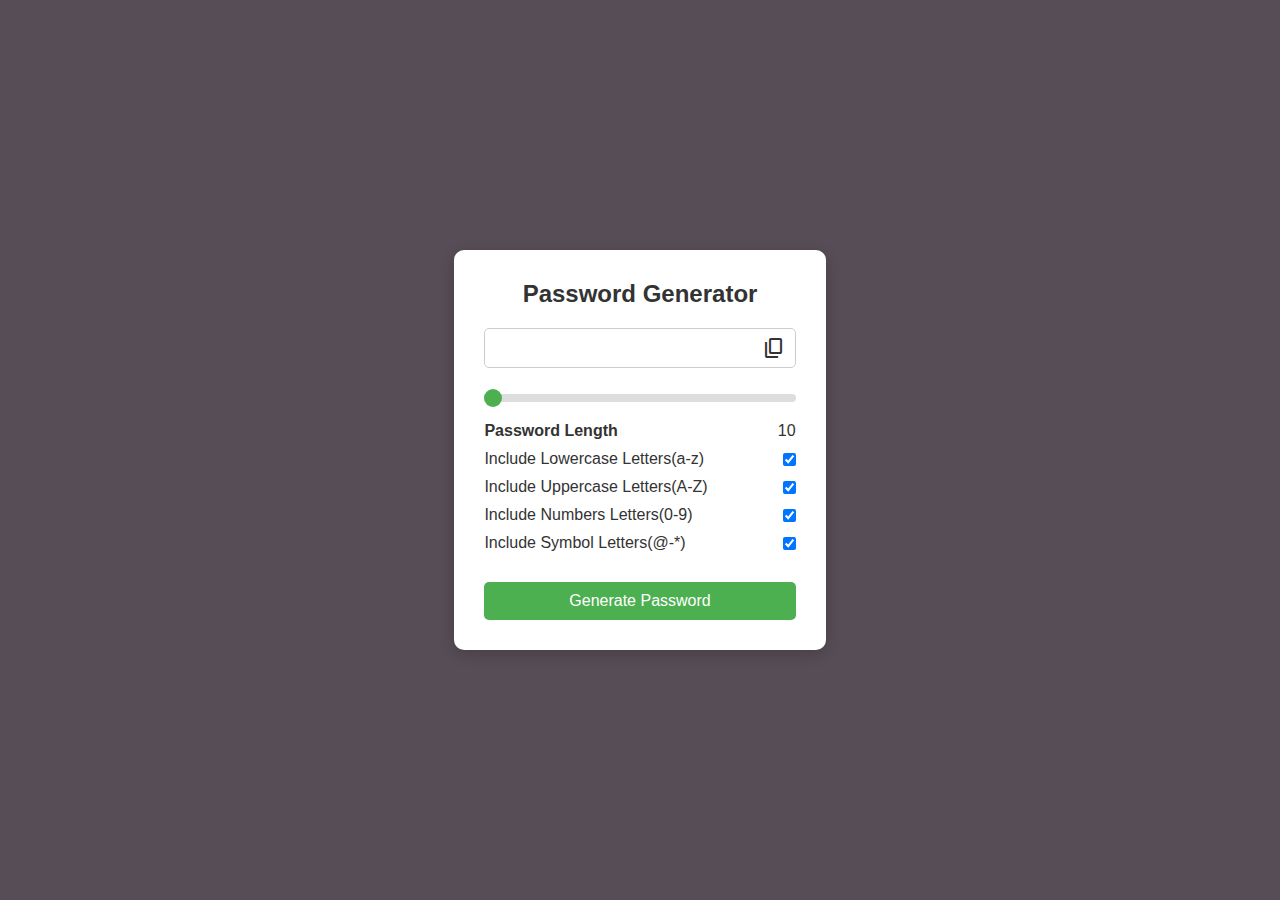
==== password_generator/index.html @ 6f2a0954 "Add files via upload" ====
<!DOCTYPE html>
<html lang="en">
  <head>
    <meta charset="UTF-8" />
    <meta name="viewport" content="width=device-width, initial-scale=1.0" />
    <title>Random Password Generator0</title>
    <link rel="stylesheet" href="index.css" />
    <link
      rel="stylesheet"
      href="https://fonts.googleapis.com/css2?family=Material+Symbols+Outlined:opsz,wght,FILL,GRAD@20..48,100..700,0..1,-50..200"
    />
  </head>
  <body>
    <div class="container">
      <h1>Password Generator</h1>
      <div class="inputbox">
        <input type="text" class="passBox" id="passBox" />
        <span class="material-symbols-outlined"> content_copy </span>
      </div>

      <input type="range" min="10" max="30" value="10" id="inputSlider" />

      <div class="row">
        <p>Password Length</p>
        <span id="sliderValue">10</span>
      </div>

      <div class="row">
        <label for="lowercase">Include Lowercase Letters(a-z)</label>
        <input type="checkbox" name="lowercase" id="lowercase" checked />
      </div>

      <div class="row">
        <label for="uppercase">Include Uppercase Letters(A-Z)</label>
        <input type="checkbox" name="lowercase" id="lowercase" checked />
      </div>

      <div class="row">
        <label for="numbers">Include Numbers Letters(0-9)</label>
        <input type="checkbox" name="lowercase" id="lowercase" checked />
      </div>

      <div class="row">
        <label for="symbols">Include Symbol Letters(@-*)</label>
        <input type="checkbox" name="lowercase" id="lowercase" checked />
      </div>
      <button type="button" class="getBtn" id="getBtn">
        Generate Password
      </button>
    </div>

    <script src="index.js"></script>
  </body>
</html>
---- password_generator/index.css ----
/* Global Styles */
* {
    margin: 0;
    padding: 0;
    box-sizing: border-box;
  }
  
  body {
    font-family: Arial, sans-serif;
    background-color: #574d56; /* Dark background to contrast with card */
    color: #333;
    display: flex;
    justify-content: center;
    align-items: center;
    height: 100vh;
  }
  
  /* Container styling */
  .container {
    background-color: #fff;
    padding: 30px;
    border-radius: 10px;
    box-shadow: 0px 4px 15px rgba(0, 0, 0, 0.2);
    width: 29%;
    text-align: center;
  }
  
  /* Header */
  .container h1 {
    font-size: 24px;
    margin-bottom: 20px;
    color: #333;
  }
  
  /* Input Box Styling */
  .inputbox {
    position: relative;
    margin-bottom: 20px;
  }
  
  .passBox {
    width: 100%;
    padding: 10px 40px 10px 15px; /* Added padding for icon spacing */
    border: 1px solid #ccc;
    border-radius: 5px;
    font-size: 16px;
    color: #333;
    outline: none;
    transition: all 0.3s ease;
  }
  
  .passBox:focus {
    border-color: #4CAF50;
  }
  
  .inputbox .material-symbols-outlined {
    position: absolute;
    top: 50%;
    right: 10px;
    transform: translateY(-50%);
    font-size: 24px;
    color: #333;
    cursor: pointer;
    transition: all 0.3s ease;
  }
  
  .inputbox .material-symbols-outlined:hover {
    color: #4CAF50;
  }
  
  /* Slider Styling */
  input[type="range"] {
    width: 100%;
    margin-bottom: 10px;
    -webkit-appearance: none;
    appearance: none;
    height: 8px;
    background: #ddd;
    outline: none;
    border-radius: 5px;
  }
  
  input[type="range"]::-webkit-slider-thumb {
    -webkit-appearance: none;
    appearance: none;
    width: 18px;
    height: 18px;
    border-radius: 50%;
    background: #4CAF50;
    cursor: pointer;
  }
  
  /* Slider value row */
  .row {
    display: flex;
    justify-content: space-between;
    align-items: center;
    margin-bottom: 10px;
    margin-top: 10px;
  }
  
  .row p {
    font-weight: 700;
  }
  /* Generate Button */
  .getBtn {
    background-color: #4CAF50;
    color: white;
    border: none;
    padding: 10px 20px;
    border-radius: 5px;
    font-size: 16px;
    cursor: pointer;
    transition: background-color 0.3s ease;
    margin-top: 20px;
    width: 100%;
  }
  
  .getBtn:hover {
    background-color: #3e8842;
  }
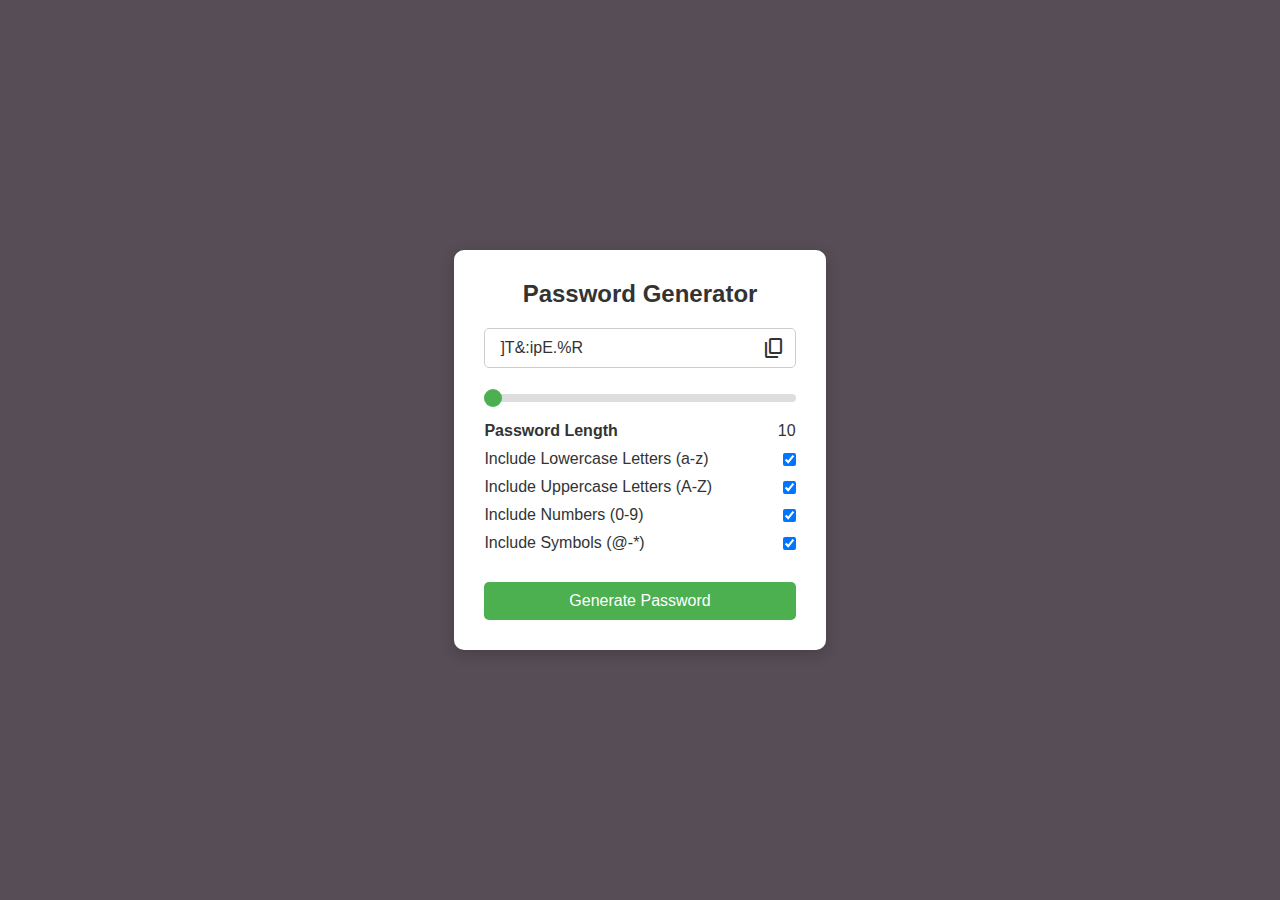
==== commit d24a6eb1: "Update index.html" ====
--- a/password_generator/index.html
+++ b/password_generator/index.html
@@ -3,7 +3,7 @@
   <head>
     <meta charset="UTF-8" />
     <meta name="viewport" content="width=device-width, initial-scale=1.0" />
-    <title>Random Password Generator0</title>
+    <title>Random Password Generator</title>
     <link rel="stylesheet" href="index.css" />
     <link
       rel="stylesheet"
@@ -14,7 +14,7 @@
     <div class="container">
       <h1>Password Generator</h1>
       <div class="inputbox">
-        <input type="text" class="passBox" id="passBox" />
+        <input type="text" class="passBox" id="passBox" readonly />
         <span class="material-symbols-outlined"> content_copy </span>
       </div>
 
@@ -26,24 +26,25 @@
       </div>
 
       <div class="row">
-        <label for="lowercase">Include Lowercase Letters(a-z)</label>
-        <input type="checkbox" name="lowercase" id="lowercase" checked />
+        <label for="lowercase">Include Lowercase Letters (a-z)</label>
+        <input type="checkbox" id="lowercase" checked />
       </div>
 
       <div class="row">
-        <label for="uppercase">Include Uppercase Letters(A-Z)</label>
-        <input type="checkbox" name="lowercase" id="lowercase" checked />
+        <label for="uppercase">Include Uppercase Letters (A-Z)</label>
+        <input type="checkbox" id="uppercase" checked />
       </div>
 
       <div class="row">
-        <label for="numbers">Include Numbers Letters(0-9)</label>
-        <input type="checkbox" name="lowercase" id="lowercase" checked />
+        <label for="numbers">Include Numbers (0-9)</label>
+        <input type="checkbox" id="numbers" checked />
       </div>
 
       <div class="row">
-        <label for="symbols">Include Symbol Letters(@-*)</label>
-        <input type="checkbox" name="lowercase" id="lowercase" checked />
+        <label for="symbols">Include Symbols (@-*)</label>
+        <input type="checkbox" id="symbols" checked />
       </div>
+      
       <button type="button" class="getBtn" id="getBtn">
         Generate Password
       </button>
--- a/password_generator/index.css
+++ b/password_generator/index.css
@@ -1,123 +1,121 @@
 /* Global Styles */
 * {
-    margin: 0;
-    padding: 0;
-    box-sizing: border-box;
-  }
-  
-  body {
-    font-family: Arial, sans-serif;
-    background-color: #574d56; /* Dark background to contrast with card */
-    color: #333;
-    display: flex;
-    justify-content: center;
-    align-items: center;
-    height: 100vh;
-  }
-  
-  /* Container styling */
-  .container {
-    background-color: #fff;
-    padding: 30px;
-    border-radius: 10px;
-    box-shadow: 0px 4px 15px rgba(0, 0, 0, 0.2);
-    width: 29%;
-    text-align: center;
-  }
-  
-  /* Header */
-  .container h1 {
-    font-size: 24px;
-    margin-bottom: 20px;
-    color: #333;
-  }
-  
-  /* Input Box Styling */
-  .inputbox {
-    position: relative;
-    margin-bottom: 20px;
-  }
-  
-  .passBox {
-    width: 100%;
-    padding: 10px 40px 10px 15px; /* Added padding for icon spacing */
-    border: 1px solid #ccc;
-    border-radius: 5px;
-    font-size: 16px;
-    color: #333;
-    outline: none;
-    transition: all 0.3s ease;
-  }
-  
-  .passBox:focus {
-    border-color: #4CAF50;
-  }
-  
-  .inputbox .material-symbols-outlined {
-    position: absolute;
-    top: 50%;
-    right: 10px;
-    transform: translateY(-50%);
-    font-size: 24px;
-    color: #333;
-    cursor: pointer;
-    transition: all 0.3s ease;
-  }
-  
-  .inputbox .material-symbols-outlined:hover {
-    color: #4CAF50;
-  }
-  
-  /* Slider Styling */
-  input[type="range"] {
-    width: 100%;
-    margin-bottom: 10px;
-    -webkit-appearance: none;
-    appearance: none;
-    height: 8px;
-    background: #ddd;
-    outline: none;
-    border-radius: 5px;
-  }
-  
-  input[type="range"]::-webkit-slider-thumb {
-    -webkit-appearance: none;
-    appearance: none;
-    width: 18px;
-    height: 18px;
-    border-radius: 50%;
-    background: #4CAF50;
-    cursor: pointer;
-  }
-  
-  /* Slider value row */
-  .row {
-    display: flex;
-    justify-content: space-between;
-    align-items: center;
-    margin-bottom: 10px;
-    margin-top: 10px;
-  }
-  
-  .row p {
-    font-weight: 700;
-  }
-  /* Generate Button */
-  .getBtn {
-    background-color: #4CAF50;
-    color: white;
-    border: none;
-    padding: 10px 20px;
-    border-radius: 5px;
-    font-size: 16px;
-    cursor: pointer;
-    transition: background-color 0.3s ease;
-    margin-top: 20px;
-    width: 100%;
-  }
-  
-  .getBtn:hover {
-    background-color: #3e8842;
-  }
-  
-  +  margin: 0;
+  padding: 0;
+  box-sizing: border-box;
+}
+
+body {
+  font-family: Arial, sans-serif;
+  background-color: #574d56; /* Dark background to contrast with card */
+  color: #333;
+  display: flex;
+  justify-content: center;
+  align-items: center;
+  height: 100vh;
+}
+
+/* Container styling */
+.container {
+  background-color: #fff;
+  padding: 30px;
+  border-radius: 10px;
+  box-shadow: 0px 4px 15px rgba(0, 0, 0, 0.2);
+  width: 29%;
+  text-align: center;
+}
+
+/* Header */
+.container h1 {
+  font-size: 24px;
+  margin-bottom: 20px;
+  color: #333;
+}
+
+/* Input Box Styling */
+.inputbox {
+  position: relative;
+  margin-bottom: 20px;
+}
+
+.passBox {
+  width: 100%;
+  padding: 10px 40px 10px 15px; /* Added padding for icon spacing */
+  border: 1px solid #ccc;
+  border-radius: 5px;
+  font-size: 16px;
+  color: #333;
+  outline: none;
+  transition: all 0.3s ease;
+}
+
+.passBox:focus {
+  border-color: #4CAF50;
+}
+
+.inputbox .material-symbols-outlined {
+  position: absolute;
+  top: 50%;
+  right: 10px;
+  transform: translateY(-50%);
+  font-size: 24px;
+  color: #333;
+  cursor: pointer;
+  transition: all 0.3s ease;
+}
+
+.inputbox .material-symbols-outlined:hover {
+  color: #4CAF50;
+}
+
+/* Slider Styling */
+input[type="range"] {
+  width: 100%;
+  margin-bottom: 10px;
+  -webkit-appearance: none;
+  appearance: none;
+  height: 8px;
+  background: #ddd;
+  outline: none;
+  border-radius: 5px;
+}
+
+input[type="range"]::-webkit-slider-thumb {
+  -webkit-appearance: none;
+  appearance: none;
+  width: 18px;
+  height: 18px;
+  border-radius: 50%;
+  background: #4CAF50;
+  cursor: pointer;
+}
+
+/* Slider value row */
+.row {
+  display: flex;
+  justify-content: space-between;
+  align-items: center;
+  margin-bottom: 10px;
+  margin-top: 10px;
+}
+
+.row p {
+  font-weight: 700;
+}
+/* Generate Button */
+.getBtn {
+  background-color: #4CAF50;
+  color: white;
+  border: none;
+  padding: 10px 20px;
+  border-radius: 5px;
+  font-size: 16px;
+  cursor: pointer;
+  transition: background-color 0.3s ease;
+  margin-top: 20px;
+  width: 100%;
+}
+
+.getBtn:hover {
+  background-color: #3e8842;
+}
